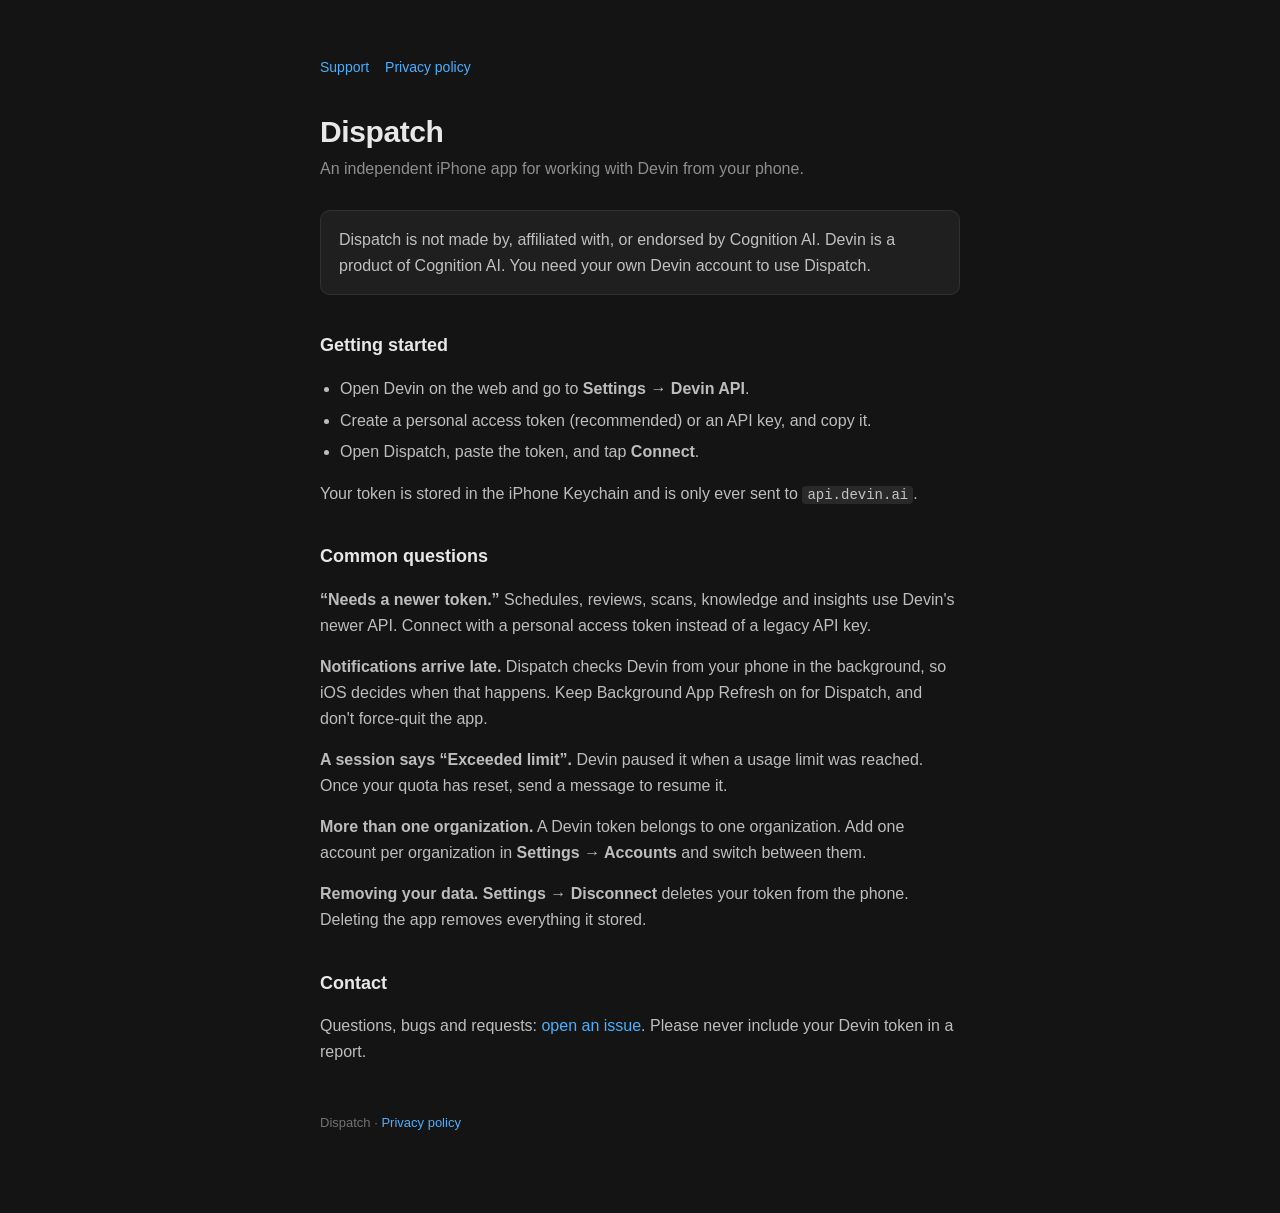
==== index.html @ e9ed9a89 "Support page and privacy policy for Dispatch" ====
<!doctype html>
<html lang="en"><head><meta charset="utf-8"><meta name="viewport" content="width=device-width, initial-scale=1">
<title>Dispatch: help and support</title><link rel="stylesheet" href="style.css"></head>
<body><main>
<nav><a href="./">Support</a><a href="privacy/">Privacy policy</a></nav>
<h1>Dispatch</h1>
<p class="lede">An independent iPhone app for working with Devin from your phone.</p>

<div class="card"><p>Dispatch is not made by, affiliated with, or endorsed by Cognition AI. Devin is a product of Cognition AI. You need your own Devin account to use Dispatch.</p></div>

<h2>Getting started</h2>
<ul>
<li>Open Devin on the web and go to <strong>Settings → Devin API</strong>.</li>
<li>Create a personal access token (recommended) or an API key, and copy it.</li>
<li>Open Dispatch, paste the token, and tap <strong>Connect</strong>.</li>
</ul>
<p>Your token is stored in the iPhone Keychain and is only ever sent to <code>api.devin.ai</code>.</p>

<h2>Common questions</h2>
<p><strong>“Needs a newer token.”</strong> Schedules, reviews, scans, knowledge and insights use Devin's newer API. Connect with a personal access token instead of a legacy API key.</p>
<p><strong>Notifications arrive late.</strong> Dispatch checks Devin from your phone in the background, so iOS decides when that happens. Keep Background App Refresh on for Dispatch, and don't force-quit the app.</p>
<p><strong>A session says “Exceeded limit”.</strong> Devin paused it when a usage limit was reached. Once your quota has reset, send a message to resume it.</p>
<p><strong>More than one organization.</strong> A Devin token belongs to one organization. Add one account per organization in <strong>Settings → Accounts</strong> and switch between them.</p>
<p><strong>Removing your data.</strong> <strong>Settings → Disconnect</strong> deletes your token from the phone. Deleting the app removes everything it stored.</p>

<h2>Contact</h2>
<p>Questions, bugs and requests: <a href="https://github.com/OfirYC/dispatch-app/issues">open an issue</a>. Please never include your Devin token in a report.</p>

<footer>Dispatch · <a href="privacy/">Privacy policy</a></footer>
</main></body></html>
---- style.css ----
:root { color-scheme: dark; }
* { box-sizing: border-box; }
body { margin: 0; background: #141414; color: rgba(255,255,255,.9); font: 16px/1.6 -apple-system, BlinkMacSystemFont, "Inter", "Segoe UI", sans-serif; }
main { max-width: 680px; margin: 0 auto; padding: 56px 20px 80px; }
h1 { font-size: 30px; line-height: 1.2; letter-spacing: -.4px; margin: 0 0 6px; }
h2 { font-size: 18px; margin: 36px 0 8px; }
p, li { color: rgba(255,255,255,.72); }
.lede { color: rgba(255,255,255,.52); margin: 0 0 28px; }
a { color: #49B0FF; text-decoration: none; } a:hover { text-decoration: underline; }
ul { padding-left: 20px; } li { margin: 6px 0; }
.card { background: #1F1F1F; border: 1px solid rgba(255,255,255,.08); border-radius: 10px; padding: 16px 18px; margin: 20px 0; }
.card p { margin: 0; }
nav { margin-bottom: 36px; font-size: 14px; } nav a { margin-right: 16px; }
footer { margin-top: 48px; font-size: 13px; color: rgba(255,255,255,.4); }
code { font: 14px ui-monospace, Menlo, monospace; background: rgba(255,255,255,.09); padding: 1px 5px; border-radius: 4px; }
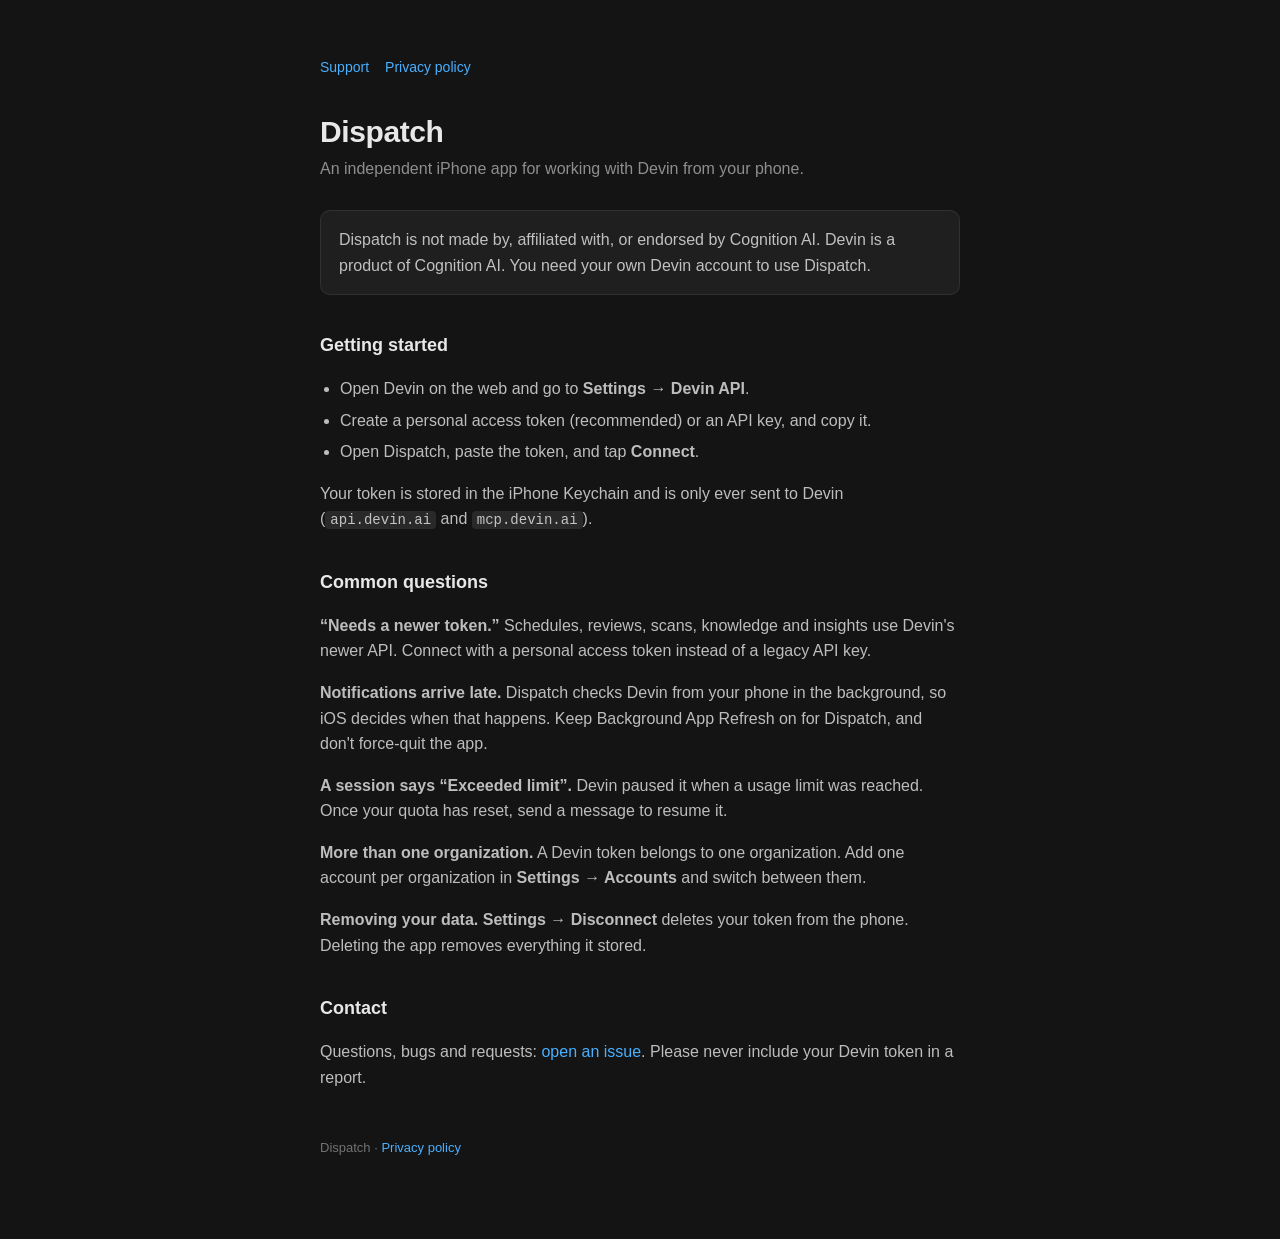
==== commit dda5c656: "Name both Devin services in the privacy text; add the app icon" ====
--- a/index.html
+++ b/index.html
@@ -1,6 +1,6 @@
 <!doctype html>
 <html lang="en"><head><meta charset="utf-8"><meta name="viewport" content="width=device-width, initial-scale=1">
-<title>Dispatch: help and support</title><link rel="stylesheet" href="style.css"></head>
+<title>Dispatch: help and support</title><link rel="icon" href="icon.png"><link rel="apple-touch-icon" href="icon.png"><link rel="stylesheet" href="style.css"></head>
 <body><main>
 <nav><a href="./">Support</a><a href="privacy/">Privacy policy</a></nav>
 <h1>Dispatch</h1>
@@ -14,7 +14,7 @@
 <li>Create a personal access token (recommended) or an API key, and copy it.</li>
 <li>Open Dispatch, paste the token, and tap <strong>Connect</strong>.</li>
 </ul>
-<p>Your token is stored in the iPhone Keychain and is only ever sent to <code>api.devin.ai</code>.</p>
+<p>Your token is stored in the iPhone Keychain and is only ever sent to Devin (<code>api.devin.ai</code> and <code>mcp.devin.ai</code>).</p>
 
 <h2>Common questions</h2>
 <p><strong>“Needs a newer token.”</strong> Schedules, reviews, scans, knowledge and insights use Devin's newer API. Connect with a personal access token instead of a legacy API key.</p>
